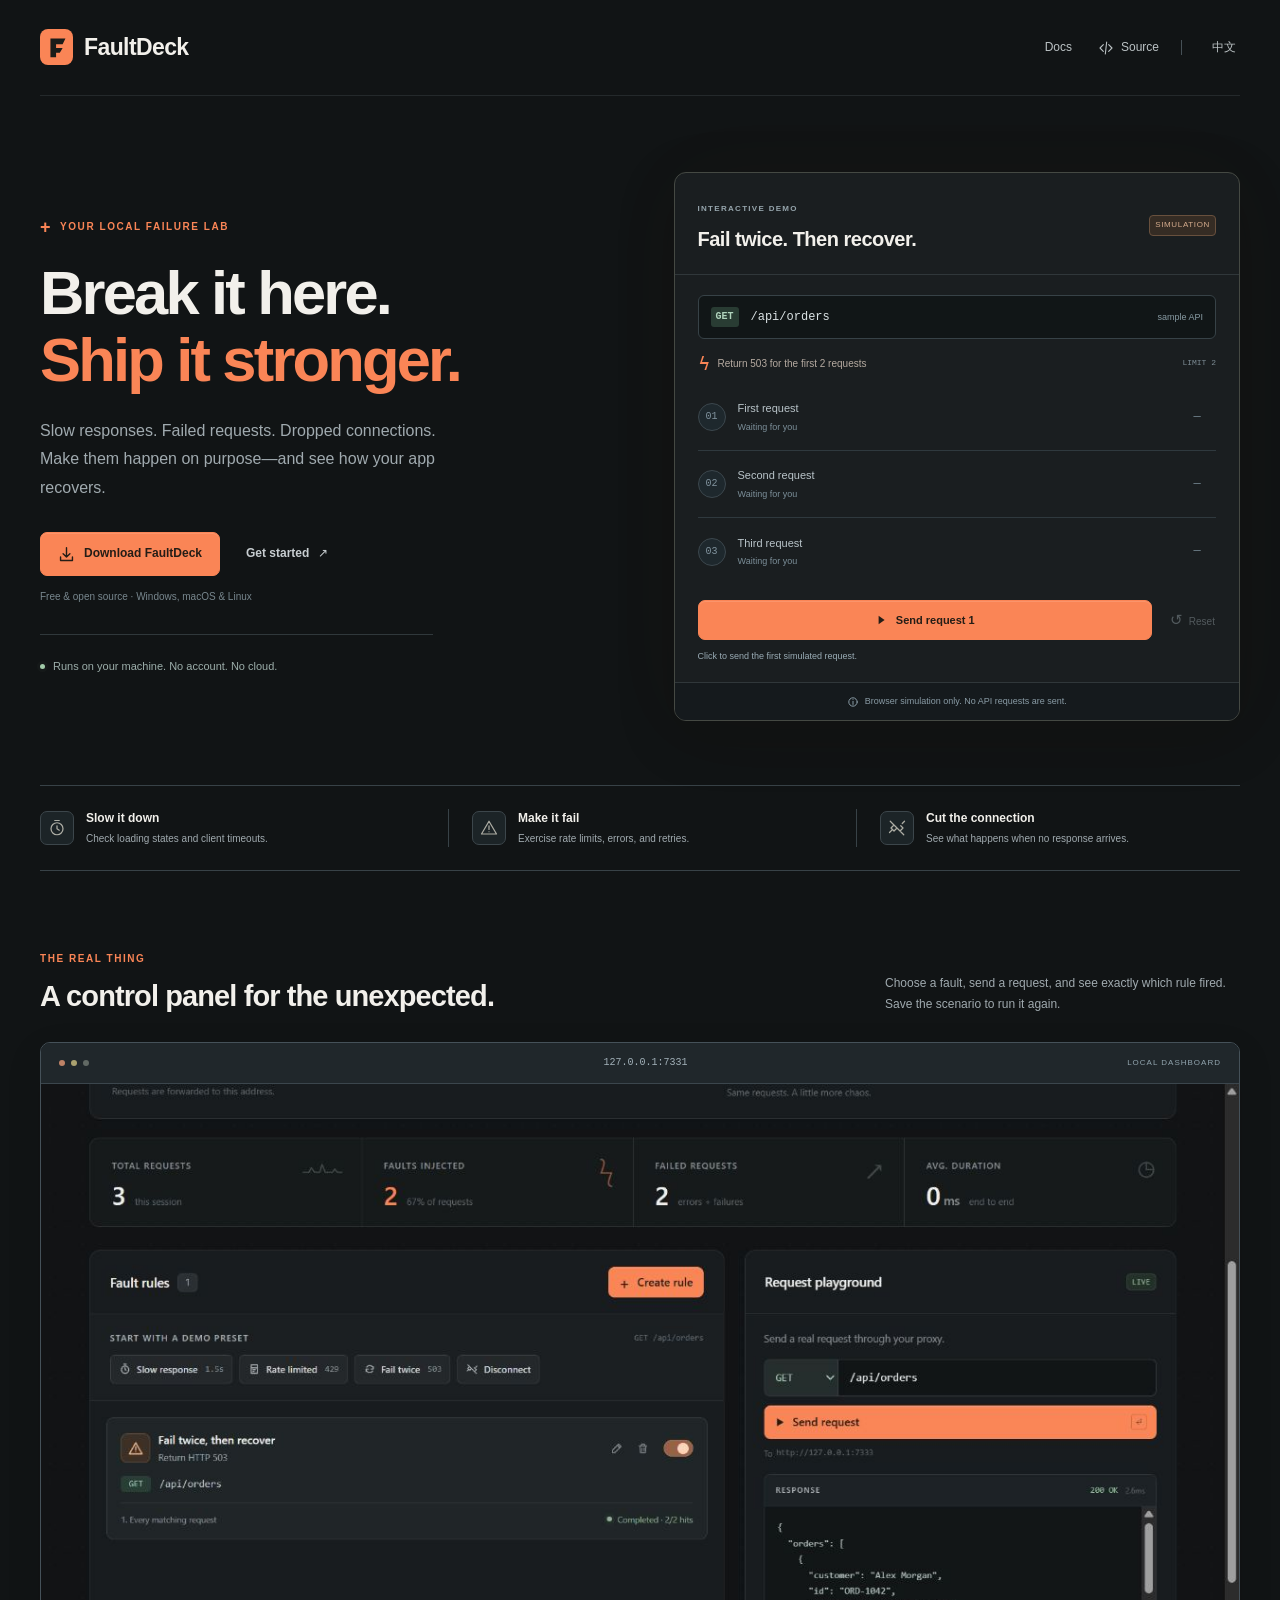
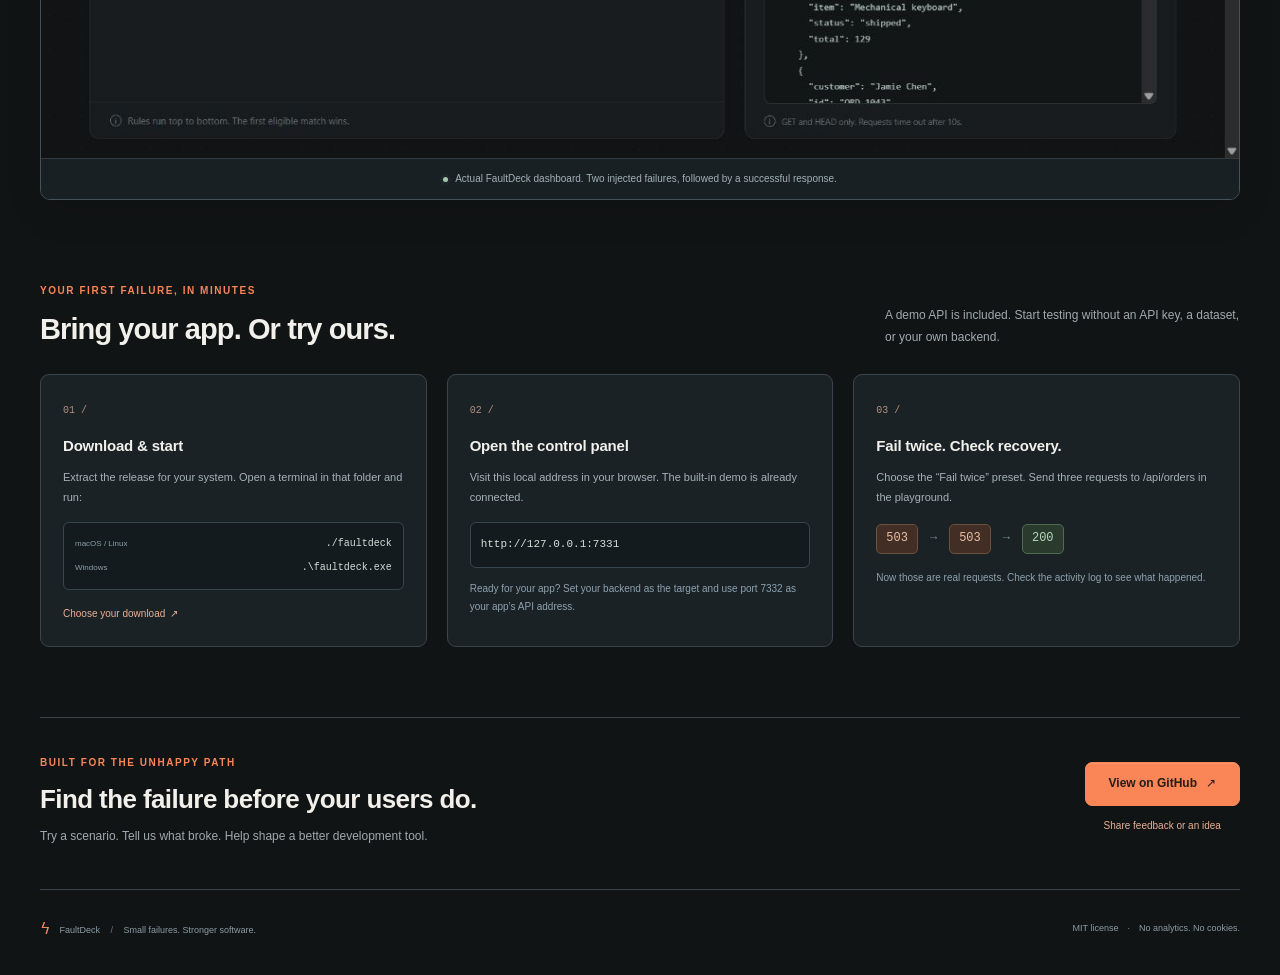
==== site/index.html @ 6626a584 "Add interactive project site and real client recovery examples" ====
<!doctype html>
<html lang="en">
  <head>
    <meta charset="utf-8" />
    <meta name="viewport" content="width=device-width, initial-scale=1" />
    <meta name="theme-color" content="#111415" />
    <meta
      name="description"
      content="Break it here. Ship it stronger. FaultDeck is a free, open-source local API proxy for delays, errors, timeouts, and dropped connections. Try the interactive recovery demo."
    />
    <meta property="og:type" content="website" />
    <meta
      property="og:title"
      content="FaultDeck — Break it here. Ship it stronger."
    />
    <meta
      property="og:description"
      content="Test what happens when your API fails. A local failure lab with a control panel, repeatable scenarios, and no account required."
    />
    <meta
      property="og:url"
      content="https://ogrtdtghkhan-afk.github.io/faultdeck/"
    />
    <meta
      property="og:image"
      content="https://ogrtdtghkhan-afk.github.io/faultdeck/assets/fail-twice.png"
    />
    <meta
      property="og:image:alt"
      content="FaultDeck dashboard showing two injected failures followed by a successful 200 response."
    />
    <meta property="og:image:width" content="1265" />
    <meta property="og:image:height" content="712" />
    <meta name="twitter:card" content="summary_large_image" />
    <link
      rel="canonical"
      href="https://ogrtdtghkhan-afk.github.io/faultdeck/"
    />
    <link
      rel="icon"
      href="data:image/svg+xml,%3Csvg xmlns='http://www.w3.org/2000/svg' viewBox='0 0 32 32'%3E%3Crect width='32' height='32' rx='8' fill='%23fa8556'/%3E%3Cpath d='M9 7h16l-3 6h-7v4h7l-3 5h-4v5H9z' fill='%23111415'/%3E%3C/svg%3E"
    />
    <link rel="stylesheet" href="./styles.css" />
    <script src="./app.js" defer></script>
    <title>FaultDeck — Break it here. Ship it stronger.</title>
  </head>
  <body>
    <a class="skip-link" href="#main" data-i18n="skip">Skip to content</a>
    <div class="page-shell">
      <header class="site-header">
        <a class="brand" href="./" aria-label="FaultDeck home"
          ><span class="brand-mark" aria-hidden="true"
            ><svg viewBox="0 0 32 32">
              <path d="M9 7h16l-3 6h-7v4h7l-3 5h-4v5H9z" /></svg></span
          >FaultDeck</a
        >
        <nav aria-label="Main navigation">
          <a
            class="nav-link"
            href="https://github.com/ogrtdtghkhan-afk/faultdeck#readme"
            data-i18n="docs"
            >Docs</a
          >
          <a
            class="nav-link source-link"
            href="https://github.com/ogrtdtghkhan-afk/faultdeck"
            ><svg viewBox="0 0 24 24" aria-hidden="true">
              <path d="M8 7 3 12l5 5m8-10 5 5-5 5m-3-14-2 18" /></svg
            ><span data-i18n="source">Source</span></a
          >
          <span class="nav-divider" aria-hidden="true"></span>
          <button
            id="language-toggle"
            class="language-toggle"
            type="button"
            aria-label="Switch to Chinese"
          >
            中文
          </button>
        </nav>
      </header>

      <main id="main">
        <section class="hero" aria-labelledby="hero-title">
          <div class="hero-copy">
            <span class="eyebrow"
              ><span aria-hidden="true">+</span>
              <span data-i18n="eyebrow">YOUR LOCAL FAILURE LAB</span></span
            >
            <h1 id="hero-title">
              <span data-i18n="heroLineOne">Break it here.</span><br /><span
                class="accent"
                data-i18n="heroLineTwo"
                >Ship it stronger.</span
              >
            </h1>
            <p class="hero-description" data-i18n="heroDescription">
              Slow responses. Failed requests. Dropped connections. Make them
              happen on purpose—and see how your app recovers.
            </p>
            <div class="hero-actions">
              <a
                class="button button-primary"
                href="https://github.com/ogrtdtghkhan-afk/faultdeck/releases/latest"
                ><svg viewBox="0 0 20 20" aria-hidden="true">
                  <path d="M10 2v11m-4-4 4 4 4-4M3 13v4h14v-4" /></svg
                ><span data-i18n="download">Download FaultDeck</span></a
              ><a class="button button-quiet" href="#quick-start"
                ><span data-i18n="quickStartLink">Get started</span
                ><span aria-hidden="true">↗</span></a
              >
            </div>
            <p class="hero-note" data-i18n="heroNote">
              Free & open source · Windows, macOS & Linux
            </p>
            <div class="trust-line">
              <span class="green-dot" aria-hidden="true"></span
              ><span data-i18n="trustLine"
                >Runs on your machine. No account. No cloud.</span
              >
            </div>
          </div>

          <section class="demo-card" aria-labelledby="demo-title">
            <div class="demo-heading">
              <div>
                <span class="small-label" data-i18n="interactiveDemo"
                  >INTERACTIVE DEMO</span
                >
                <h2 id="demo-title" data-i18n="demoTitle">
                  Fail twice. Then recover.
                </h2>
              </div>
              <span class="simulation-label" data-i18n="simulation"
                >SIMULATION</span
              >
            </div>
            <div class="demo-content">
              <div class="request-bar">
                <span class="method">GET</span><code>/api/orders</code
                ><span class="request-target" data-i18n="sampleApi"
                  >sample API</span
                >
              </div>
              <div class="scenario-line">
                <span class="scenario-icon" aria-hidden="true">ϟ</span
                ><span data-i18n="scenarioRule"
                  >Return 503 for the first 2 requests</span
                ><span class="rule-limit">LIMIT 2</span>
              </div>
              <ol class="request-trace" aria-label="Simulated request results">
                <li class="trace-row" data-step="1">
                  <span class="trace-number">01</span
                  ><span class="trace-copy"
                    ><strong data-i18n="requestOne">First request</strong
                    ><span class="trace-detail" data-i18n="waiting"
                      >Waiting for you</span
                    ></span
                  ><span class="trace-status">—</span>
                </li>
                <li class="trace-row" data-step="2">
                  <span class="trace-number">02</span
                  ><span class="trace-copy"
                    ><strong data-i18n="requestTwo">Second request</strong
                    ><span class="trace-detail" data-i18n="waiting"
                      >Waiting for you</span
                    ></span
                  ><span class="trace-status">—</span>
                </li>
                <li class="trace-row" data-step="3">
                  <span class="trace-number">03</span
                  ><span class="trace-copy"
                    ><strong data-i18n="requestThree">Third request</strong
                    ><span class="trace-detail" data-i18n="waiting"
                      >Waiting for you</span
                    ></span
                  ><span class="trace-status">—</span>
                </li>
              </ol>
              <div class="demo-controls">
                <button
                  id="send-request"
                  class="button button-primary"
                  type="button"
                >
                  <svg viewBox="0 0 20 20" aria-hidden="true">
                    <path d="m6 3 10 7-10 7z" /></svg
                  ><span id="send-label">Send request 1</span></button
                ><button
                  id="reset-demo"
                  class="reset-button"
                  type="button"
                  disabled
                >
                  <span aria-hidden="true">↺</span>
                  <span data-i18n="reset">Reset</span>
                </button>
              </div>
              <p
                class="demo-progress"
                id="demo-progress"
                aria-live="polite"
                aria-atomic="true"
              >
                Click to send the first simulated request.
              </p>
            </div>
            <p class="demo-disclaimer">
              <svg viewBox="0 0 20 20" aria-hidden="true">
                <circle cx="10" cy="10" r="7" />
                <path d="M10 9v5m0-8h.01" /></svg
              ><span data-i18n="simulationNote"
                >Browser simulation only. No API requests are sent.</span
              >
            </p>
            <noscript
              ><p class="noscript-note">
                Enable JavaScript to try the simulation. Expected responses:
                503, 503, 200. Download FaultDeck to test real requests.
              </p></noscript
            >
          </section>
        </section>

        <section class="fault-types" aria-label="Supported failures">
          <article>
            <div class="feature-icon" aria-hidden="true">
              <svg viewBox="0 0 24 24">
                <circle cx="12" cy="13" r="8" />
                <path d="M12 9v4l3 2M9 2h6" />
              </svg>
            </div>
            <div>
              <h2 data-i18n="latencyTitle">Slow it down</h2>
              <p data-i18n="latencyDescription">
                Check loading states and client timeouts.
              </p>
            </div>
            <span class="feature-code">+1500ms</span>
          </article>
          <article>
            <div class="feature-icon" aria-hidden="true">
              <svg viewBox="0 0 24 24">
                <path d="m12 3 10 17H2L12 3zM12 9v5m0 3h.01" />
              </svg>
            </div>
            <div>
              <h2 data-i18n="errorTitle">Make it fail</h2>
              <p data-i18n="errorDescription">
                Exercise rate limits, errors, and retries.
              </p>
            </div>
            <span class="feature-code">429 / 503</span>
          </article>
          <article>
            <div class="feature-icon" aria-hidden="true">
              <svg viewBox="0 0 24 24">
                <path
                  d="m3 3 18 18M8 8l-4 4 4 4 4-4m1 1 3 3 4-4-3-3M5 15l-3 3m17-12 3-3"
                />
              </svg>
            </div>
            <div>
              <h2 data-i18n="disconnectTitle">Cut the connection</h2>
              <p data-i18n="disconnectDescription">
                See what happens when no response arrives.
              </p>
            </div>
            <span class="feature-code">×</span>
          </article>
        </section>

        <section class="dashboard-section" aria-labelledby="dashboard-title">
          <div class="section-intro">
            <div>
              <span class="eyebrow" data-i18n="dashboardEyebrow"
                >THE REAL THING</span
              >
              <h2 id="dashboard-title" data-i18n="dashboardTitle">
                A control panel for the unexpected.
              </h2>
            </div>
            <p data-i18n="dashboardDescription">
              Choose a fault, send a request, and see exactly which rule fired.
              Save the scenario to run it again.
            </p>
          </div>
          <figure class="dashboard-figure">
            <div class="window-bar">
              <span class="window-dots" aria-hidden="true"
                ><i></i><i></i><i></i></span
              ><code>127.0.0.1:7331</code
              ><span class="window-badge" data-i18n="localDashboard"
                >LOCAL DASHBOARD</span
              >
            </div>
            <img
              src="./assets/fail-twice.png"
              width="1265"
              height="712"
              alt="FaultDeck dashboard after two injected 503 failures. The rule has reached its limit and the next request returns 200."
              loading="lazy"
              decoding="async"
              id="dashboard-image"
            />
            <figcaption>
              <span class="green-dot" aria-hidden="true"></span
              ><span data-i18n="screenshotCaption"
                >Actual FaultDeck dashboard. Two injected failures, followed by
                a successful response.</span
              >
            </figcaption>
          </figure>
        </section>

        <section
          class="quick-start"
          id="quick-start"
          aria-labelledby="quick-start-title"
        >
          <div class="section-intro">
            <div>
              <span class="eyebrow" data-i18n="quickStartEyebrow"
                >YOUR FIRST FAILURE, IN MINUTES</span
              >
              <h2 id="quick-start-title" data-i18n="quickStartTitle">
                Bring your app. Or try ours.
              </h2>
            </div>
            <p data-i18n="quickStartDescription">
              A demo API is included. Start testing without an API key, a
              dataset, or your own backend.
            </p>
          </div>
          <div class="steps-grid">
            <article class="step">
              <span class="step-number">01 /</span>
              <h3 data-i18n="stepOneTitle">Download & start</h3>
              <p data-i18n="stepOneDescription">
                Extract the release for your system. Open a terminal in that
                folder and run:
              </p>
              <div class="commands">
                <div><span>macOS / Linux</span><code>./faultdeck</code></div>
                <div><span>Windows</span><code>.\faultdeck.exe</code></div>
              </div>
              <a
                href="https://github.com/ogrtdtghkhan-afk/faultdeck/releases/latest"
                class="inline-link"
                ><span data-i18n="chooseDownload">Choose your download</span>
                <span aria-hidden="true">↗</span></a
              >
            </article>
            <article class="step">
              <span class="step-number">02 /</span>
              <h3 data-i18n="stepTwoTitle">Open the control panel</h3>
              <p data-i18n="stepTwoDescription">
                Visit this local address in your browser. The built-in demo is
                already connected.
              </p>
              <code class="address-code">http://127.0.0.1:7331</code>
              <p class="step-aside" data-i18n="stepTwoAside">
                Ready for your app? Set your backend as the target and use port
                7332 as your app’s API address.
              </p>
            </article>
            <article class="step">
              <span class="step-number">03 /</span>
              <h3 data-i18n="stepThreeTitle">Fail twice. Check recovery.</h3>
              <p data-i18n="stepThreeDescription">
                Choose the “Fail twice” preset. Send three requests to
                /api/orders in the playground.
              </p>
              <div
                class="result-sequence"
                aria-label="Expected demo statuses: 503, 503, 200"
              >
                <span>503</span><i aria-hidden="true">→</i><span>503</span
                ><i aria-hidden="true">→</i><span class="success">200</span>
              </div>
              <p class="step-aside" data-i18n="stepThreeAside">
                Now those are real requests. Check the activity log to see what
                happened.
              </p>
            </article>
          </div>
        </section>

        <section class="closing-section" aria-labelledby="closing-title">
          <div>
            <span class="eyebrow" data-i18n="closingEyebrow"
              >BUILT FOR THE UNHAPPY PATH</span
            >
            <h2 id="closing-title" data-i18n="closingTitle">
              Find the failure before your users do.
            </h2>
            <p data-i18n="closingDescription">
              Try a scenario. Tell us what broke. Help shape a better
              development tool.
            </p>
          </div>
          <div class="closing-actions">
            <a
              class="button button-primary"
              href="https://github.com/ogrtdtghkhan-afk/faultdeck"
              ><span data-i18n="viewGitHub">View on GitHub</span
              ><span aria-hidden="true">↗</span></a
            ><a
              class="inline-link"
              href="https://github.com/ogrtdtghkhan-afk/faultdeck/issues"
              data-i18n="feedback"
              >Share feedback or an idea</a
            >
          </div>
        </section>
      </main>

      <footer class="site-footer">
        <span
          ><span class="footer-mark" aria-hidden="true">ϟ</span> FaultDeck
          <span class="footer-divider">/</span>
          <span data-i18n="footerTagline"
            >Small failures. Stronger software.</span
          ></span
        >
        <div>
          <a
            href="https://github.com/ogrtdtghkhan-afk/faultdeck/blob/main/LICENSE"
            data-i18n="license"
            >MIT license</a
          ><span aria-hidden="true">·</span
          ><span data-i18n="privacy">No analytics. No cookies.</span>
        </div>
      </footer>
    </div>
  </body>
</html>
---- site/styles.css ----
:root {
  color-scheme: dark;
  --background: #111415;
  --panel: #1a1e20;
  --line: #30373a;
  --text: #f2f0eb;
  --muted: #a0aaaf;
  --quiet: #78878e;
  --orange: #fa8556;
  --green: #a1caa8;
  --mono: "SFMono-Regular", Consolas, "Liberation Mono", monospace;
  font-family:
    Inter,
    ui-sans-serif,
    -apple-system,
    BlinkMacSystemFont,
    "Segoe UI",
    sans-serif;
  font-synthesis: none;
}
* {
  box-sizing: border-box;
}
html {
  scroll-behavior: smooth;
  scroll-padding-top: 24px;
}
body {
  margin: 0;
  background: var(--background);
  color: var(--text);
  font-size: 14px;
  line-height: 1.6;
}
body::before {
  content: "";
  position: absolute;
  top: 0;
  left: 0;
  width: 100%;
  height: 900px;
  background-image: radial-gradient(#60727c27 0.65px, transparent 0.65px);
  background-size: 20px 20px;
  pointer-events: none;
  z-index: -1;
  mask-image: linear-gradient(#000, transparent);
}
a {
  color: inherit;
  text-decoration: none;
}
button {
  color: inherit;
  font: inherit;
  cursor: pointer;
}
button,
a {
  -webkit-tap-highlight-color: transparent;
}
button:disabled {
  cursor: default;
}
button:focus-visible,
a:focus-visible {
  outline: 2px solid var(--orange);
  outline-offset: 5px;
}
svg {
  width: 20px;
  height: 20px;
  fill: none;
  stroke: currentColor;
  stroke-width: 1.65;
  stroke-linejoin: round;
  stroke-linecap: round;
  flex-shrink: 0;
}
code {
  font-family: var(--mono);
}
h1,
h2,
h3,
p {
  margin: 0;
}
.page-shell {
  width: min(1220px, calc(100% - 80px));
  margin: 0 auto;
}
.skip-link {
  position: fixed;
  left: 16px;
  top: -80px;
  padding: 9px 14px;
  border-radius: 5px;
  background: var(--orange);
  color: var(--background);
  z-index: 5;
}
.skip-link:focus {
  top: 14px;
}
.site-header {
  height: 96px;
  display: flex;
  align-items: center;
  justify-content: space-between;
  border-bottom: 1px solid #30373a9c;
}
.brand {
  display: inline-flex;
  gap: 11px;
  align-items: center;
  font-size: 23px;
  font-weight: 700;
  letter-spacing: -0.6px;
}
.brand-mark {
  width: 33px;
  height: 36px;
  background: var(--orange);
  border-radius: 8px;
  display: grid;
  place-items: center;
}
.brand-mark svg {
  width: 30px;
  height: 30px;
  fill: #1a1c19;
  stroke: none;
}
.site-header nav {
  display: flex;
  align-items: center;
  gap: 26px;
}
.nav-link {
  font-size: 12px;
  color: #bbc2c4;
  transition: color 0.15s;
}
.nav-link:hover,
.site-footer a:hover {
  color: var(--orange);
}
.source-link {
  display: inline-flex;
  align-items: center;
  gap: 7px;
}
.source-link svg {
  width: 16px;
  height: 16px;
}
.nav-divider {
  height: 15px;
  border-left: 1px solid #465056;
  margin-left: -4px;
}
.language-toggle {
  border: 0;
  background: transparent;
  padding: 5px 0;
  font-size: 12px;
  color: #bbc2c4;
  min-width: 32px;
}
.language-toggle:hover {
  color: var(--orange);
}
.hero {
  padding: 76px 0 64px;
  display: grid;
  grid-template-columns: 1fr 1fr;
  gap: 67px;
  align-items: center;
}
.eyebrow {
  display: inline-flex;
  align-items: center;
  gap: 8px;
  color: var(--orange);
  font-size: 10px;
  font-weight: 600;
  letter-spacing: 1.55px;
  line-height: 1.6;
}
.hero .eyebrow > span:first-child {
  font-size: 18px;
  line-height: 1;
}
h1 {
  font-size: clamp(43px, 4.8vw, 64px);
  font-weight: 620;
  letter-spacing: -2.8px;
  line-height: 1.1;
  margin: 19px 0 23px;
}
.accent {
  color: var(--orange);
}
.hero-description {
  font-size: 16px;
  line-height: 1.8;
  color: var(--muted);
  max-width: 435px;
}
.hero-actions {
  display: flex;
  flex-wrap: wrap;
  align-items: center;
  gap: 13px;
  margin-top: 29px;
}
.button {
  display: inline-flex;
  align-items: center;
  justify-content: center;
  gap: 9px;
  padding: 11px 17px;
  border: 1px solid transparent;
  border-radius: 7px;
  font-size: 12px;
  font-weight: 650;
  line-height: 1.6;
  transition:
    background 0.16s,
    border-color 0.16s,
    color 0.16s;
  min-height: 44px;
}
.button svg {
  width: 17px;
  height: 17px;
}
.button-primary {
  background: var(--orange);
  color: #251d16;
  border-color: var(--orange);
  box-shadow: inset 0 1px 0 #ffffff20;
}
.button-primary:hover:not(:disabled) {
  background: #ff9a72;
  border-color: #ff9a72;
}
.button-quiet {
  color: #c7cdd0;
  background: transparent;
  padding-left: 12px;
  padding-right: 12px;
}
.button-quiet:hover {
  background: #242b2e;
}
.hero-note {
  font-size: 10px;
  color: var(--quiet);
  margin-top: 13px;
}
.trust-line {
  border-top: 1px solid #30383b;
  display: flex;
  align-items: center;
  gap: 8px;
  padding-top: 23px;
  margin-top: 29px;
  max-width: 393px;
  color: #9caeaa;
  font-size: 11px;
}
.green-dot {
  display: inline-block;
  width: 5px;
  height: 5px;
  background: var(--green);
  border-radius: 50%;
  flex-shrink: 0;
  box-shadow: 0 0 0 3px #9ec6a208;
}
.demo-card {
  background: var(--panel);
  border: 1px solid #454943;
  border-radius: 12px;
  box-shadow:
    0 15px 60px #00000025,
    0 0 90px #fa855607;
  overflow: hidden;
}
.demo-heading {
  display: flex;
  align-items: center;
  justify-content: space-between;
  padding: 22px 23px 19px;
  gap: 12px;
  border-bottom: 1px solid var(--line);
}
.small-label {
  font-size: 8px;
  font-weight: 600;
  letter-spacing: 1.3px;
  color: #96a5ac;
}
.demo-heading h2 {
  font-size: 20px;
  font-weight: 600;
  letter-spacing: -0.5px;
  margin-top: 6px;
}
.simulation-label {
  color: #d5ac8d;
  background: #352c24;
  border: 1px solid #68503d;
  border-radius: 4px;
  padding: 3px 5px;
  font-size: 8px;
  letter-spacing: 0.65px;
}
.demo-content {
  padding: 20px 23px 0;
}
.request-bar {
  display: flex;
  align-items: center;
  gap: 12px;
  background: #111617;
  border: 1px solid #374247;
  border-radius: 6px;
  padding: 11px 12px;
}
.method {
  font-family: var(--mono);
  font-size: 10px;
  font-weight: 600;
  color: #b0d3bc;
  background: #293c33;
  border-radius: 3px;
  padding: 2px 5px;
}
.request-bar code {
  font-size: 12px;
  color: #dbe3e5;
}
.request-target {
  font-size: 9px;
  color: #889ba3;
  margin-left: auto;
  white-space: nowrap;
}
.scenario-line {
  display: flex;
  align-items: center;
  gap: 7px;
  font-size: 10px;
  color: #b5aaa0;
  margin: 15px 0 11px;
}
.scenario-icon {
  font-size: 19px;
  line-height: 1;
  color: var(--orange);
}
.rule-limit {
  font-family: var(--mono);
  font-size: 8px;
  color: #7c8b93;
  margin-left: auto;
  white-space: nowrap;
}
.request-trace {
  list-style: none;
  margin: 0;
  padding: 0;
}
.trace-row {
  display: flex;
  align-items: center;
  gap: 12px;
  padding: 12px 0;
  border-bottom: 1px solid #2f393e;
  min-height: 67px;
}
.trace-row:last-child {
  border-bottom: 0;
}
.trace-number {
  display: grid;
  place-items: center;
  font-family: var(--mono);
  font-size: 10px;
  height: 28px;
  width: 28px;
  border: 1px solid #3c474d;
  border-radius: 50%;
  color: #80939e;
  background: #1e282d;
  flex-shrink: 0;
}
.trace-copy {
  display: flex;
  flex-direction: column;
  gap: 2px;
}
.trace-copy strong {
  font-size: 11px;
  font-weight: 500;
  color: #b9c4c9;
}
.trace-detail {
  font-size: 9px;
  color: #7b8e98;
}
.trace-status {
  margin-left: auto;
  font-family: var(--mono);
  font-size: 12px;
  color: #6e8089;
  min-width: 38px;
  text-align: center;
  padding: 3px 7px;
  border-radius: 4px;
}
.trace-row.failed .trace-status {
  color: #f5bda1;
  background: #442e24;
  border: 1px solid #77513d;
}
.trace-row.failed .trace-number {
  color: #edb193;
  border-color: #725746;
  background: #392b23;
}
.trace-row.failed .trace-detail {
  color: #c29b87;
}
.trace-row.recovered .trace-status {
  color: #b2dab8;
  background: #293b2e;
  border: 1px solid #506b52;
}
.trace-row.recovered .trace-number {
  color: #b4d5b8;
  border-color: #526c59;
  background: #29392e;
}
.trace-row.recovered .trace-detail {
  color: #a4c6a9;
}
.trace-row.just-completed {
  animation: reveal-result 0.35s ease-out;
}
.demo-controls {
  display: flex;
  align-items: center;
  gap: 17px;
  margin-top: 15px;
}
.demo-controls .button {
  flex: 1;
  min-height: 40px;
  padding: 9px 10px;
  font-size: 11px;
}
.demo-controls .button svg {
  fill: currentColor;
  stroke: none;
  width: 12px;
  height: 12px;
}
.demo-controls .button:disabled {
  background: #263b2b;
  color: #b0d0b5;
  border-color: #506654;
}
.reset-button {
  background: transparent;
  border: 0;
  padding: 5px 0;
  font-size: 10px;
  color: #a5b2b8;
  min-width: 47px;
}
.reset-button:hover:not(:disabled) {
  color: var(--orange);
}
.reset-button:disabled {
  opacity: 0.4;
}
.reset-button > span:first-child {
  margin-right: 3px;
  font-size: 15px;
}
.demo-progress {
  font-size: 9px;
  line-height: 1.7;
  color: #9aacb5;
  min-height: 42px;
  padding: 9px 0 8px;
}
.demo-disclaimer {
  display: flex;
  align-items: center;
  justify-content: center;
  gap: 6px;
  padding: 11px 15px;
  background: #151a1d;
  border-top: 1px solid var(--line);
  color: #899ba5;
  font-size: 9px;
}
.demo-disclaimer svg {
  width: 12px;
  height: 12px;
}
.noscript-note {
  padding: 12px;
  font-size: 12px;
  color: var(--orange);
}
.fault-types {
  display: grid;
  grid-template-columns: repeat(3, 1fr);
  border-top: 1px solid #384247;
  border-bottom: 1px solid #384247;
  padding: 23px 0;
  gap: 24px;
}
.fault-types article {
  display: flex;
  align-items: center;
  gap: 12px;
  position: relative;
}
.fault-types article + article {
  padding-left: 23px;
  border-left: 1px solid #384247;
}
.feature-icon {
  color: #adada4;
  width: 34px;
  height: 34px;
  display: grid;
  place-items: center;
  border: 1px solid #3c464b;
  border-radius: 7px;
  background: #1c2427;
  flex-shrink: 0;
}
.feature-icon svg {
  width: 18px;
  height: 18px;
}
.fault-types h2 {
  font-size: 12px;
  font-weight: 600;
}
.fault-types p {
  font-size: 10px;
  color: var(--muted);
  margin-top: 3px;
  max-width: 220px;
}
.feature-code {
  display: none;
  color: #8faaa0;
  font-family: var(--mono);
  font-size: 10px;
  margin-left: auto;
}
.dashboard-section {
  padding: 75px 0 0;
}
.section-intro {
  display: flex;
  justify-content: space-between;
  align-items: flex-end;
  gap: 35px;
  margin-bottom: 26px;
}
.section-intro h2 {
  font-size: 29px;
  font-weight: 550;
  letter-spacing: -0.9px;
  margin-top: 10px;
  line-height: 1.3;
}
.section-intro p {
  color: var(--muted);
  font-size: 12px;
  line-height: 1.8;
  max-width: 355px;
}
.dashboard-figure {
  margin: 0;
  border: 1px solid #455159;
  border-radius: 10px;
  overflow: hidden;
  box-shadow: 0 12px 36px #0000001c;
  background: #121718;
}
.window-bar {
  display: flex;
  align-items: center;
  justify-content: space-between;
  background: #20272b;
  padding: 12px 18px;
  border-bottom: 1px solid #3b464d;
}
.window-dots {
  display: flex;
  gap: 6px;
}
.window-dots i {
  display: inline-block;
  height: 6px;
  width: 6px;
  border-radius: 50%;
  background: #616964;
}
.window-dots i:first-child {
  background: #be8266;
}
.window-dots i:nth-child(2) {
  background: #aaa16f;
}
.window-bar code {
  font-size: 10px;
  color: #a1b0b8;
  margin-left: 75px;
}
.window-badge {
  font-size: 8px;
  letter-spacing: 1px;
  color: #91a4ae;
}
.dashboard-figure img {
  display: block;
  width: 100%;
  height: auto;
}
.dashboard-figure figcaption {
  display: flex;
  align-items: center;
  justify-content: center;
  gap: 7px;
  border-top: 1px solid #303a40;
  color: #a1b0b7;
  font-size: 10px;
  padding: 12px 18px;
  background: #192024;
}
.quick-start {
  padding: 78px 0 70px;
}
.steps-grid {
  display: grid;
  grid-template-columns: repeat(3, 1fr);
  gap: 20px;
}
.step {
  border: 1px solid #3a454b;
  border-radius: 9px;
  background: #1a2226;
  padding: 22px;
}
.step-number {
  color: #b08f7c;
  font-size: 10px;
  font-family: var(--mono);
}
.step h3 {
  font-size: 15px;
  font-weight: 550;
  margin: 14px 0 10px;
  letter-spacing: -0.2px;
}
.step p {
  color: #a6b2b9;
  font-size: 11px;
  line-height: 1.8;
}
.commands {
  border: 1px solid #35464f;
  border-radius: 6px;
  background: #131b1e;
  padding: 9px 11px;
  margin: 15px 0 11px;
}
.commands div {
  display: flex;
  align-items: center;
  justify-content: space-between;
  gap: 10px;
  padding: 4px 0;
}
.commands span {
  font-size: 8px;
  color: #8b9ea8;
}
.commands code {
  font-size: 10px;
  color: #d4ddd8;
}
.inline-link {
  color: #e8b195;
  font-size: 10px;
  display: inline-flex;
  align-items: center;
  gap: 5px;
}
.inline-link:hover {
  color: #ffd2bd;
  text-decoration: underline;
  text-underline-offset: 3px;
}
.address-code {
  display: block;
  background: #131b1e;
  border: 1px solid #35464f;
  border-radius: 6px;
  font-size: 11px;
  padding: 13px 10px;
  color: #d5ded9;
  margin: 15px 0 12px;
  white-space: nowrap;
}
.step .step-aside {
  font-size: 10px;
  color: #8da2af;
}
.result-sequence {
  display: flex;
  align-items: center;
  gap: 12px;
  margin: 17px 0 15px;
  font-family: var(--mono);
}
.result-sequence span {
  background: #422e25;
  color: #eac0a7;
  border: 1px solid #6d5140;
  border-radius: 5px;
  padding: 4px 9px;
  font-size: 12px;
}
.result-sequence i {
  color: #758c99;
  font-style: normal;
  font-size: 12px;
}
.result-sequence .success {
  color: #b5d7bc;
  background: #2a3b2e;
  border-color: #4e6b52;
}
.closing-section {
  display: flex;
  justify-content: space-between;
  align-items: center;
  gap: 40px;
  padding: 32px 0 43px;
  border-top: 1px solid #39444a;
  border-bottom: 1px solid #39444a;
}
.closing-section h2 {
  font-size: 26px;
  font-weight: 550;
  letter-spacing: -0.6px;
  margin: 9px 0 9px;
  line-height: 1.4;
}
.closing-section p {
  font-size: 12px;
  color: var(--muted);
}
.closing-actions {
  display: flex;
  flex-direction: column;
  align-items: center;
  gap: 12px;
  flex-shrink: 0;
}
.closing-actions .button {
  padding: 10px 23px;
}
.site-footer {
  display: flex;
  align-items: center;
  justify-content: space-between;
  gap: 20px;
  padding: 26px 0 34px;
  font-size: 9px;
  color: #8b9ca5;
}
.site-footer > div {
  display: flex;
  gap: 9px;
}
.footer-mark {
  color: var(--orange);
  font-size: 16px;
  margin-right: 6px;
  vertical-align: -1px;
}
.footer-divider {
  color: #657982;
  margin: 0 8px;
}
html[lang="zh-CN"] h1 {
  letter-spacing: -1px;
  font-size: clamp(42px, 4.6vw, 60px);
  line-height: 1.3;
}
html[lang="zh-CN"] .hero-description {
  line-height: 1.9;
}
html[lang="zh-CN"] .eyebrow {
  letter-spacing: 1.4px;
}
@keyframes reveal-result {
  from {
    opacity: 0.55;
    transform: translateX(-3px);
  }
  to {
    opacity: 1;
    transform: translateX(0);
  }
}
@media (min-width: 1400px) {
  .hero {
    gap: 85px;
  }
  .feature-code {
    display: inline;
  }
  .fault-types p {
    max-width: 185px;
  }
}
@media (max-width: 1080px) {
  .page-shell {
    width: calc(100% - 60px);
  }
  .hero {
    gap: 35px;
    padding-top: 55px;
    padding-bottom: 50px;
  }
  h1 {
    font-size: 47px;
    letter-spacing: -2px;
  }
  .hero-description {
    font-size: 14px;
  }
  .hero-actions {
    gap: 7px;
  }
  .hero-actions .button {
    font-size: 11px;
    padding: 10px 13px;
  }
  .demo-heading,
  .demo-content {
    padding-left: 18px;
    padding-right: 18px;
  }
  .demo-heading h2 {
    font-size: 18px;
  }
  .simulation-label {
    font-size: 7px;
    letter-spacing: 0.4px;
  }
  .scenario-line {
    font-size: 9px;
  }
  .rule-limit {
    font-size: 7px;
  }
  .section-intro h2 {
    font-size: 25px;
  }
  .section-intro p {
    max-width: 305px;
    font-size: 11px;
  }
  .step {
    padding: 18px;
  }
  .steps-grid {
    gap: 14px;
  }
  .step h3 {
    font-size: 13px;
  }
  .address-code {
    font-size: 9px;
  }
  .commands code {
    font-size: 9px;
  }
  .commands span {
    font-size: 7px;
  }
  .result-sequence {
    gap: 8px;
  }
  .result-sequence span {
    padding: 4px 7px;
  }
  .fault-types {
    gap: 16px;
  }
  .fault-types article + article {
    padding-left: 16px;
  }
  .fault-types article {
    gap: 9px;
  }
  .fault-types p {
    font-size: 9px;
  }
}
@media (max-width: 800px) {
  .page-shell {
    width: min(620px, calc(100% - 44px));
  }
  .site-header {
    height: 78px;
  }
  .hero {
    grid-template-columns: 1fr;
    padding-top: 43px;
    gap: 35px;
  }
  .hero-copy {
    text-align: center;
  }
  .hero-description {
    max-width: 460px;
    margin: 0 auto;
    font-size: 15px;
  }
  h1 {
    font-size: 57px;
    margin: 18px 0;
  }
  .hero-actions {
    justify-content: center;
    margin-top: 24px;
  }
  .hero-actions .button {
    font-size: 12px;
    padding: 11px 17px;
  }
  .hero-note {
    margin-top: 12px;
  }
  .trust-line {
    justify-content: center;
    margin: 21px auto 0;
    padding-top: 19px;
    max-width: 420px;
  }
  .demo-card {
    width: min(500px, 100%);
    margin: 0 auto;
  }
  .demo-heading,
  .demo-content {
    padding-left: 23px;
    padding-right: 23px;
  }
  .demo-heading h2 {
    font-size: 20px;
  }
  .simulation-label {
    font-size: 8px;
  }
  .scenario-line {
    font-size: 10px;
  }
  .rule-limit {
    font-size: 8px;
  }
  .fault-types {
    grid-template-columns: 1fr;
    gap: 0;
    padding: 6px 0;
  }
  .fault-types article {
    padding: 16px 0;
    gap: 13px;
  }
  .fault-types article + article {
    padding: 16px 0;
    border-left: 0;
    border-top: 1px solid #2d3b42;
  }
  .fault-types p {
    font-size: 11px;
    max-width: none;
  }
  .feature-code {
    display: inline;
  }
  .section-intro {
    flex-direction: column;
    align-items: flex-start;
    gap: 12px;
    margin-bottom: 22px;
  }
  .section-intro h2 {
    font-size: 28px;
  }
  .section-intro p {
    max-width: 460px;
    font-size: 12px;
  }
  .dashboard-section {
    padding-top: 48px;
  }
  .quick-start {
    padding-top: 48px;
    padding-bottom: 44px;
  }
  .steps-grid {
    grid-template-columns: 1fr;
    gap: 13px;
  }
  .step {
    padding: 22px;
  }
  .step h3 {
    font-size: 16px;
    margin-top: 8px;
  }
  .step p {
    font-size: 12px;
  }
  .step .step-aside {
    font-size: 11px;
  }
  .commands span {
    font-size: 10px;
  }
  .commands code {
    font-size: 12px;
  }
  .address-code {
    font-size: 12px;
  }
  .inline-link {
    font-size: 11px;
  }
  .commands {
    max-width: 390px;
  }
  .address-code {
    max-width: 390px;
  }
  .closing-section {
    flex-direction: column;
    align-items: flex-start;
    gap: 25px;
    padding-top: 32px;
    padding-bottom: 34px;
  }
  .closing-section h2 {
    font-size: 26px;
  }
  .closing-actions {
    flex-direction: row;
    gap: 21px;
  }
  .site-footer {
    flex-direction: column;
    align-items: flex-start;
    gap: 8px;
    padding-top: 22px;
  }
  html[lang="zh-CN"] h1 {
    font-size: 52px;
  }
}
@media (max-width: 440px) {
  .page-shell {
    width: calc(100% - 34px);
  }
  .site-header nav {
    gap: 15px;
  }
  .brand {
    font-size: 20px;
    gap: 8px;
  }
  .brand-mark {
    width: 28px;
    height: 31px;
  }
  .brand-mark svg {
    height: 27px;
    width: 27px;
  }
  .nav-link,
  .language-toggle {
    font-size: 10px;
  }
  .source-link {
    gap: 4px;
  }
  .source-link svg {
    width: 13px;
    height: 13px;
  }
  .nav-divider {
    margin-left: -1px;
  }
  .hero {
    padding-top: 31px;
    padding-bottom: 32px;
    gap: 28px;
  }
  h1 {
    font-size: 45px;
    letter-spacing: -1.9px;
  }
  .eyebrow {
    font-size: 8px;
  }
  .hero-description {
    font-size: 12px;
    max-width: 320px;
  }
  .hero-actions {
    gap: 3px;
    margin-top: 22px;
  }
  .hero-actions .button {
    font-size: 11px;
    padding: 10px 12px;
  }
  .hero-note {
    font-size: 9px;
  }
  .trust-line {
    font-size: 9px;
    padding-top: 16px;
    margin-top: 18px;
  }
  .demo-heading {
    padding: 18px 16px 15px;
  }
  .demo-heading h2 {
    font-size: 17px;
  }
  .small-label {
    font-size: 7px;
  }
  .simulation-label {
    font-size: 7px;
    padding: 2px 4px;
  }
  .demo-content {
    padding: 16px 16px 0;
  }
  .request-bar {
    gap: 9px;
    padding: 10px;
  }
  .request-bar code {
    font-size: 11px;
  }
  .request-target {
    font-size: 8px;
  }
  .scenario-line {
    font-size: 9px;
    gap: 5px;
  }
  .rule-limit {
    font-size: 7px;
  }
  .trace-row {
    min-height: 65px;
  }
  .trace-copy strong {
    font-size: 10px;
  }
  .demo-progress {
    font-size: 8px;
    min-height: 40px;
  }
  .demo-disclaimer {
    font-size: 8px;
    padding: 10px 8px;
    gap: 4px;
  }
  .fault-types p {
    font-size: 9px;
  }
  .fault-types h2 {
    font-size: 11px;
  }
  .feature-code {
    font-size: 9px;
  }
  .feature-icon {
    width: 31px;
    height: 31px;
  }
  .fault-types article {
    gap: 10px;
  }
  .fault-types article + article {
    gap: 10px;
  }
  .section-intro h2 {
    font-size: 24px;
  }
  .section-intro p {
    font-size: 11px;
  }
  .window-bar {
    padding: 9px 12px;
  }
  .window-bar code {
    font-size: 8px;
    margin-left: 24px;
  }
  .window-badge {
    font-size: 6px;
    letter-spacing: 0.5px;
  }
  .window-dots i {
    height: 5px;
    width: 5px;
  }
  .dashboard-figure figcaption {
    font-size: 8px;
    padding: 9px 12px;
  }
  .step {
    padding: 18px;
  }
  .closing-section h2 {
    font-size: 23px;
  }
  .closing-section p {
    font-size: 11px;
  }
  .closing-actions {
    gap: 13px;
  }
  .closing-actions .button {
    font-size: 11px;
    padding: 10px 15px;
  }
  .closing-actions .inline-link {
    font-size: 9px;
  }
  .site-footer {
    font-size: 8px;
  }
  .footer-divider {
    margin: 0 5px;
  }
  html[lang="zh-CN"] h1 {
    font-size: 41px;
  }
}
@media (prefers-reduced-motion: reduce) {
  html {
    scroll-behavior: auto;
  }
  *,
  *::before,
  *::after {
    animation: none !important;
    transition: none !important;
  }
}
@media (pointer: coarse) {
  .nav-link,
  .language-toggle,
  .reset-button,
  .inline-link,
  .site-footer a {
    min-height: 44px;
    display: inline-flex;
    align-items: center;
  }
  .demo-controls .button {
    min-height: 44px;
  }
}
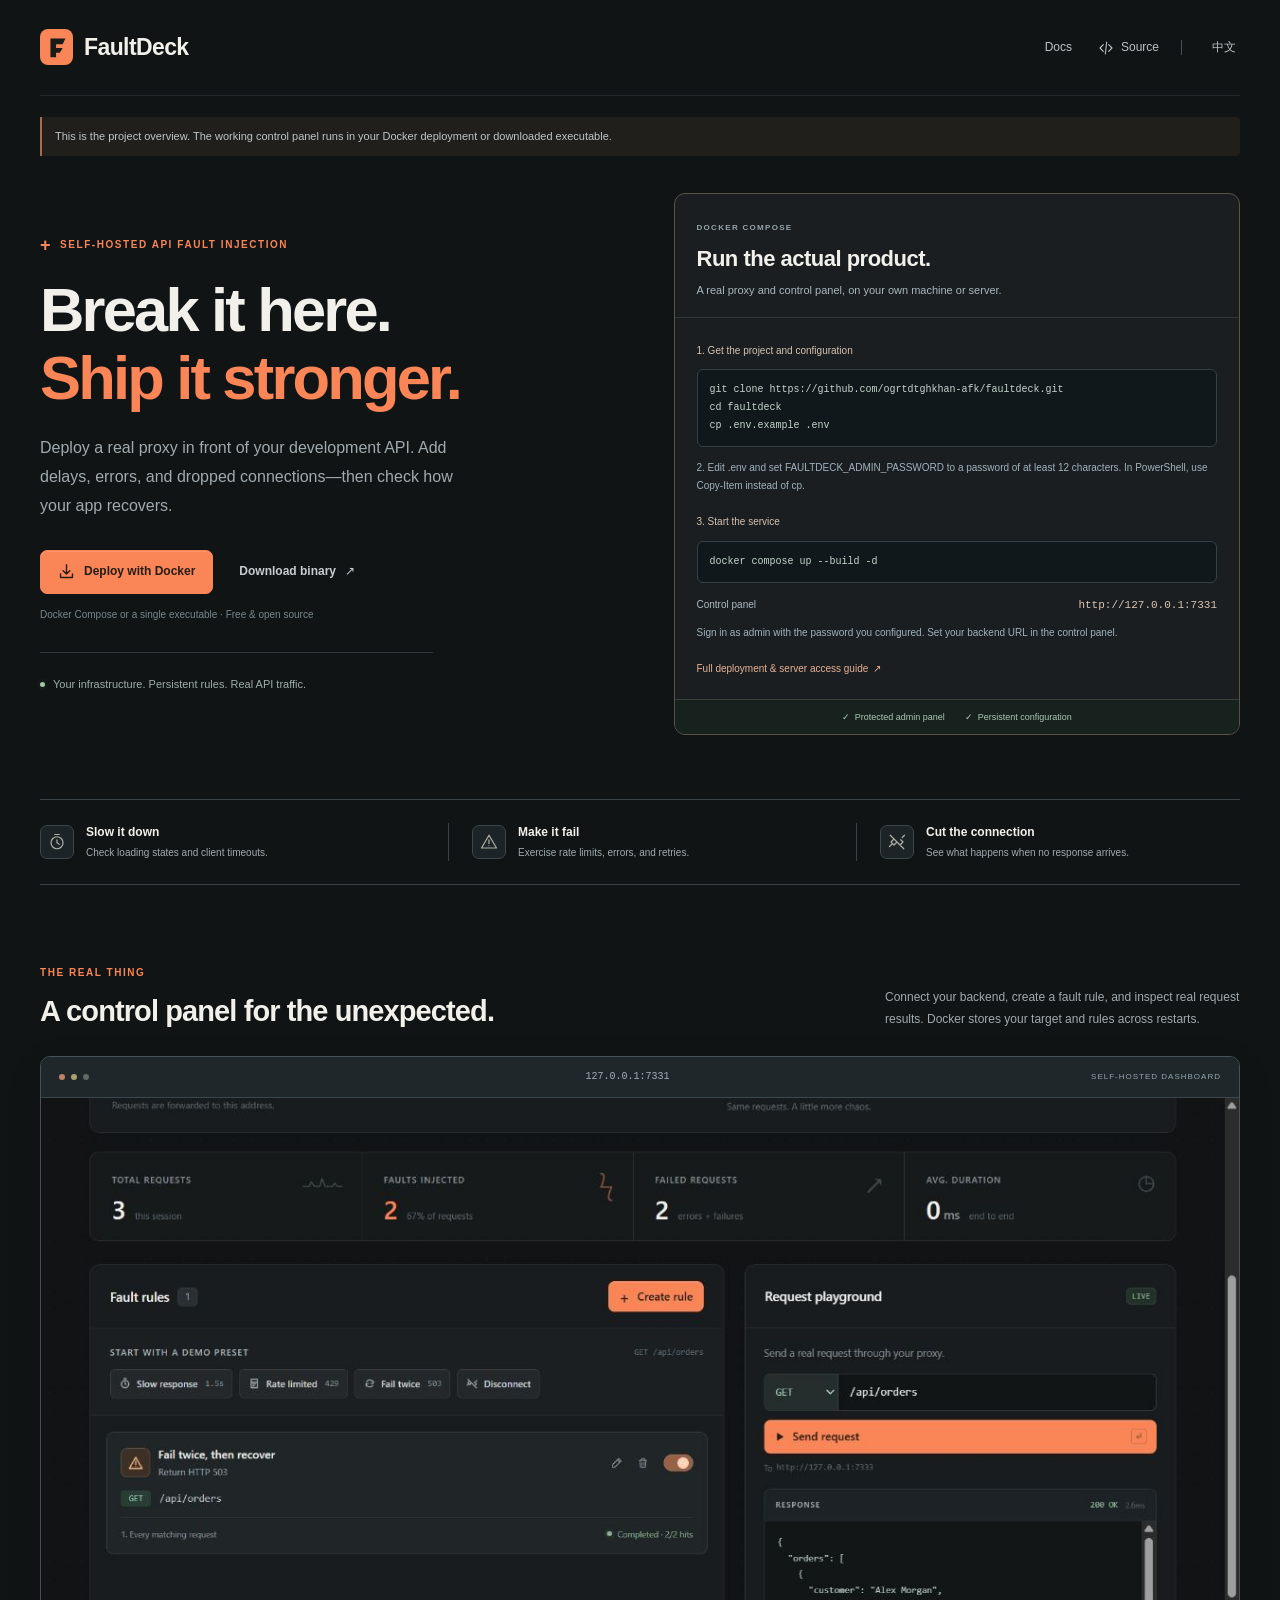
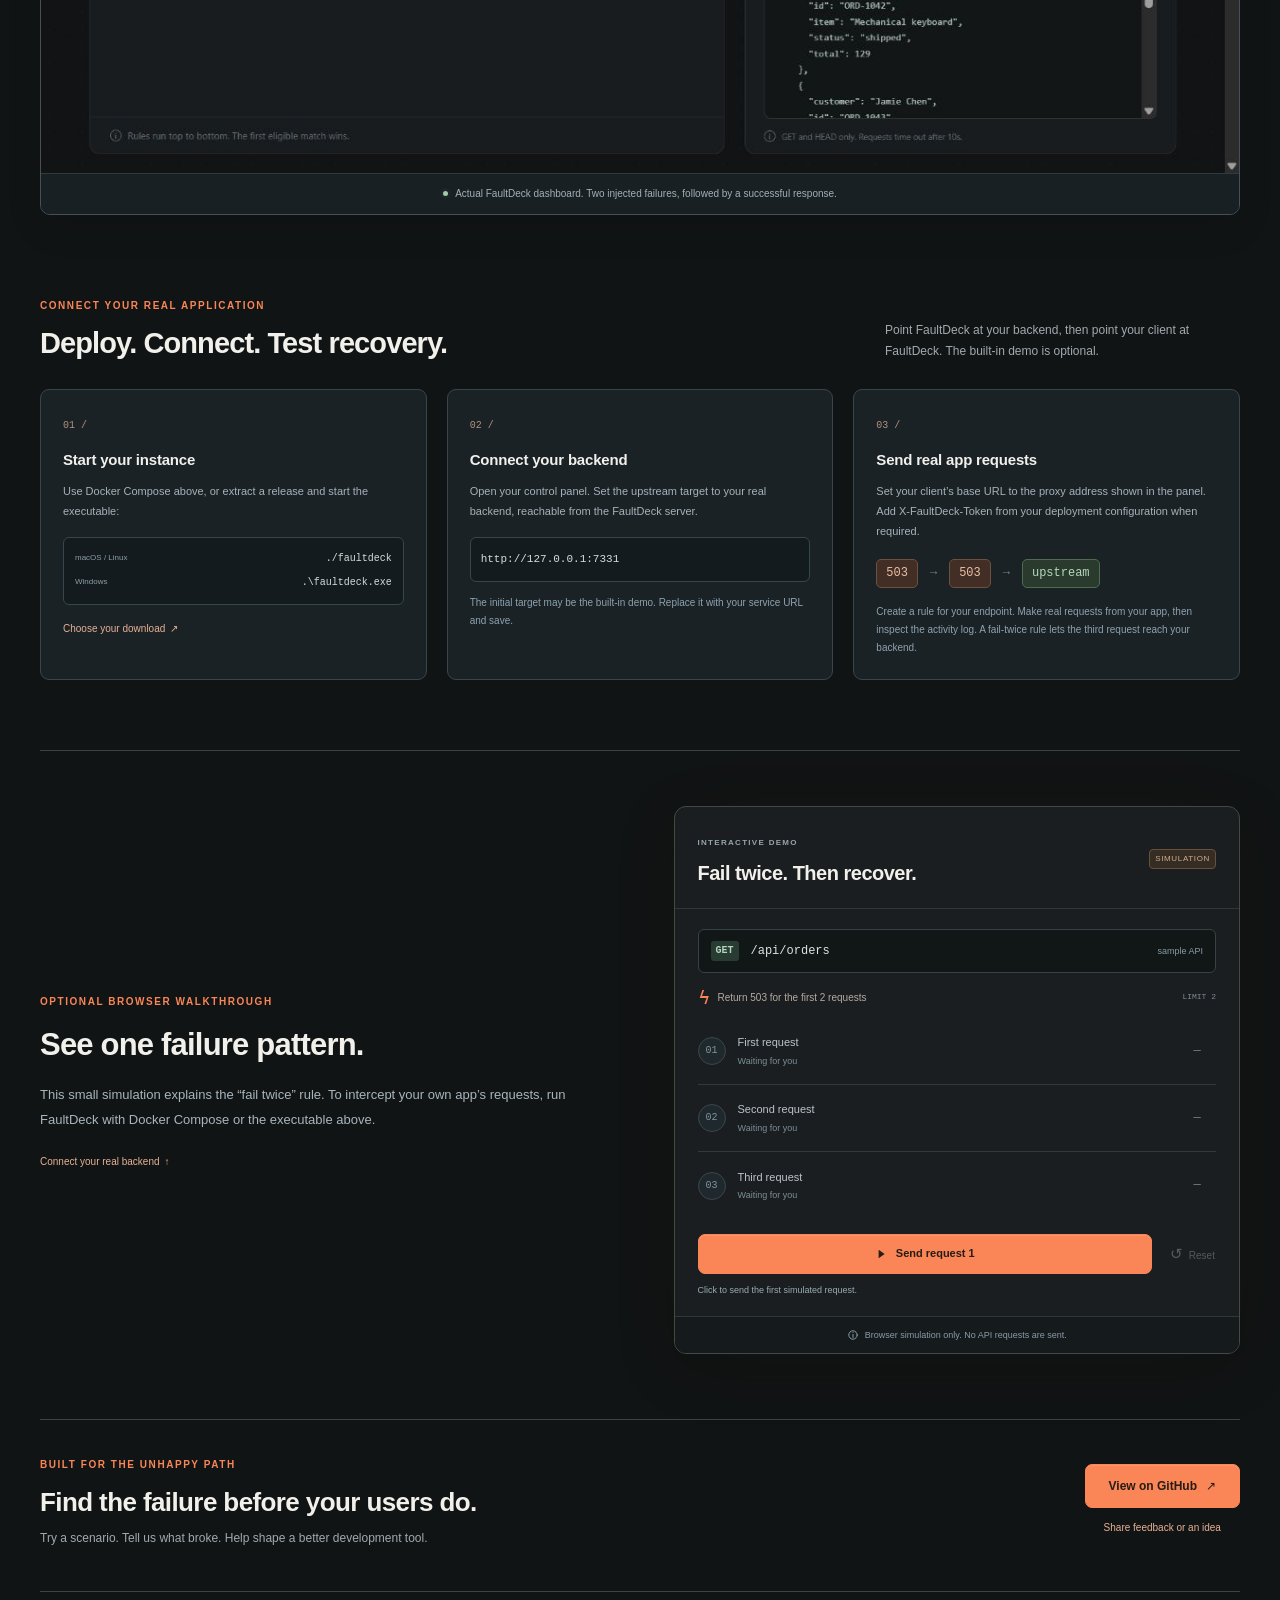
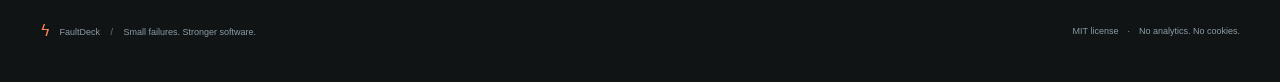
==== commit 87bce2f9: "Ship authenticated Docker deployment with persistent workspaces" ====
--- a/site/index.html
+++ b/site/index.html
@@ -6,7 +6,7 @@
     <meta name="theme-color" content="#111415" />
     <meta
       name="description"
-      content="Break it here. Ship it stronger. FaultDeck is a free, open-source local API proxy for delays, errors, timeouts, and dropped connections. Try the interactive recovery demo."
+      content="Deploy FaultDeck with Docker Compose or a single executable. A self-hosted API fault proxy with a protected control panel, persistent rules, and real backend traffic."
     />
     <meta property="og:type" content="website" />
     <meta
@@ -15,7 +15,7 @@
     />
     <meta
       property="og:description"
-      content="Test what happens when your API fails. A local failure lab with a control panel, repeatable scenarios, and no account required."
+      content="Run a real API failure lab on your machine or server. Deploy with Docker Compose, connect your backend, and test recovery with real requests."
     />
     <meta
       property="og:url"
@@ -81,11 +81,12 @@
       </header>
 
       <main id="main">
+        <p class="site-purpose" data-i18n="sitePurpose">This is the project overview. The working control panel runs in your Docker deployment or downloaded executable.</p>
         <section class="hero" aria-labelledby="hero-title">
           <div class="hero-copy">
             <span class="eyebrow"
               ><span aria-hidden="true">+</span>
-              <span data-i18n="eyebrow">YOUR LOCAL FAILURE LAB</span></span
+              <span data-i18n="eyebrow">SELF-HOSTED API FAULT INJECTION</span></span
             >
             <h1 id="hero-title">
               <span data-i18n="heroLineOne">Break it here.</span><br /><span
@@ -94,42 +95,187 @@
                 >Ship it stronger.</span
               >
             </h1>
-            <p class="hero-description" data-i18n="heroDescription">
-              Slow responses. Failed requests. Dropped connections. Make them
-              happen on purpose—and see how your app recovers.
-            </p>
+            <p class="hero-description" data-i18n="heroDescription">Deploy a real proxy in front of your development API. Add delays, errors, and dropped connections—then check how your app recovers.</p>
             <div class="hero-actions">
               <a
                 class="button button-primary"
-                href="https://github.com/ogrtdtghkhan-afk/faultdeck/releases/latest"
+                href="https://github.com/ogrtdtghkhan-afk/faultdeck#deploy-with-docker"
                 ><svg viewBox="0 0 20 20" aria-hidden="true">
                   <path d="M10 2v11m-4-4 4 4 4-4M3 13v4h14v-4" /></svg
-                ><span data-i18n="download">Download FaultDeck</span></a
-              ><a class="button button-quiet" href="#quick-start"
-                ><span data-i18n="quickStartLink">Get started</span
+                ><span data-i18n="deployCta">Deploy with Docker</span></a
+              ><a class="button button-quiet" href="https://github.com/ogrtdtghkhan-afk/faultdeck/releases/latest"
+                ><span data-i18n="binaryCta">Download binary</span
                 ><span aria-hidden="true">↗</span></a
               >
             </div>
-            <p class="hero-note" data-i18n="heroNote">
-              Free & open source · Windows, macOS & Linux
-            </p>
+            <p class="hero-note" data-i18n="heroNote">Docker Compose or a single executable · Free &amp; open source</p>
             <div class="trust-line">
               <span class="green-dot" aria-hidden="true"></span
               ><span data-i18n="trustLine"
-                >Runs on your machine. No account. No cloud.</span
-              >
-            </div>
-          </div>
-
+                >Your infrastructure. Persistent rules. Real API traffic.</span
+              >
+            </div>
+          </div>
+
+          <section class="deploy-card" aria-labelledby="deploy-title">
+            <div class="deploy-card-heading"><span class="small-label">DOCKER COMPOSE</span><h2 id="deploy-title" data-i18n="deployTitle">Run the actual product.</h2><p data-i18n="deployDescription">A real proxy and control panel, on your own machine or server.</p></div>
+            <div class="deploy-card-content">
+              <span class="deploy-step" data-i18n="deployStepOne">1. Get the project and configuration</span>
+              <pre><code>git clone https://github.com/ogrtdtghkhan-afk/faultdeck.git
+cd faultdeck
+cp .env.example .env</code></pre>
+              <p class="deploy-note" data-i18n="deployPassword">2. Edit .env and set FAULTDECK_ADMIN_PASSWORD to a password of at least 12 characters. In PowerShell, use Copy-Item instead of cp.</p>
+              <span class="deploy-step" data-i18n="deployStepThree">3. Start the service</span>
+              <pre><code>docker compose up --build -d</code></pre>
+              <div class="deploy-endpoint"><span data-i18n="controlPanel">Control panel</span><code>http://127.0.0.1:7331</code></div>
+              <p class="deploy-note" data-i18n="deployLogin">Sign in as admin with the password you configured. Set your backend URL in the control panel.</p>
+              <a class="inline-link" href="https://github.com/ogrtdtghkhan-afk/faultdeck/blob/main/docs/deployment.md" data-deploy-doc><span data-i18n="deploymentGuide">Full deployment &amp; server access guide</span><span aria-hidden="true">↗</span></a>
+            </div>
+            <div class="deployment-capabilities"><span data-i18n="protectedAdmin">Protected admin panel</span><span data-i18n="persistentRules">Persistent configuration</span></div>
+          </section>
+        </section>
+
+        <section class="fault-types" aria-label="Supported failures">
+          <article>
+            <div class="feature-icon" aria-hidden="true">
+              <svg viewBox="0 0 24 24">
+                <circle cx="12" cy="13" r="8" />
+                <path d="M12 9v4l3 2M9 2h6" />
+              </svg>
+            </div>
+            <div>
+              <h2 data-i18n="latencyTitle">Slow it down</h2>
+              <p data-i18n="latencyDescription">Check loading states and client timeouts.</p>
+            </div>
+            <span class="feature-code">+1500ms</span>
+          </article>
+          <article>
+            <div class="feature-icon" aria-hidden="true">
+              <svg viewBox="0 0 24 24">
+                <path d="m12 3 10 17H2L12 3zM12 9v5m0 3h.01" />
+              </svg>
+            </div>
+            <div>
+              <h2 data-i18n="errorTitle">Make it fail</h2>
+              <p data-i18n="errorDescription">Exercise rate limits, errors, and retries.</p>
+            </div>
+            <span class="feature-code">429 / 503</span>
+          </article>
+          <article>
+            <div class="feature-icon" aria-hidden="true">
+              <svg viewBox="0 0 24 24">
+                <path
+                  d="m3 3 18 18M8 8l-4 4 4 4 4-4m1 1 3 3 4-4-3-3M5 15l-3 3m17-12 3-3"
+                />
+              </svg>
+            </div>
+            <div>
+              <h2 data-i18n="disconnectTitle">Cut the connection</h2>
+              <p data-i18n="disconnectDescription">See what happens when no response arrives.</p>
+            </div>
+            <span class="feature-code">×</span>
+          </article>
+        </section>
+
+        <section class="dashboard-section" aria-labelledby="dashboard-title">
+          <div class="section-intro">
+            <div>
+              <span class="eyebrow" data-i18n="dashboardEyebrow"
+                >THE REAL THING</span
+              >
+              <h2 id="dashboard-title" data-i18n="dashboardTitle">A control panel for the unexpected.</h2>
+            </div>
+            <p data-i18n="dashboardDescription">Connect your backend, create a fault rule, and inspect real request results. Docker stores your target and rules across restarts.</p>
+          </div>
+          <figure class="dashboard-figure">
+            <div class="window-bar">
+              <span class="window-dots" aria-hidden="true"
+                ><i></i><i></i><i></i></span
+              ><code>127.0.0.1:7331</code
+              ><span class="window-badge" data-i18n="localDashboard"
+                >SELF-HOSTED DASHBOARD</span
+              >
+            </div>
+            <img
+              src="./assets/fail-twice.png"
+              width="1265"
+              height="712"
+              alt="FaultDeck dashboard after two injected 503 failures. The rule has reached its limit and the next request returns 200."
+              loading="lazy"
+              decoding="async"
+              id="dashboard-image"
+            />
+            <figcaption>
+              <span class="green-dot" aria-hidden="true"></span
+              ><span data-i18n="screenshotCaption"
+                >Actual FaultDeck dashboard. Two injected failures, followed by a successful response.</span
+              >
+            </figcaption>
+          </figure>
+        </section>
+
+        <section
+          class="quick-start"
+          id="quick-start"
+          aria-labelledby="quick-start-title"
+        >
+          <div class="section-intro">
+            <div>
+              <span class="eyebrow" data-i18n="quickStartEyebrow"
+                >CONNECT YOUR REAL APPLICATION</span
+              >
+              <h2 id="quick-start-title" data-i18n="quickStartTitle">Deploy. Connect. Test recovery.</h2>
+            </div>
+            <p data-i18n="quickStartDescription">Point FaultDeck at your backend, then point your client at FaultDeck. The built-in demo is optional.</p>
+          </div>
+          <div class="steps-grid">
+            <article class="step">
+              <span class="step-number">01 /</span>
+              <h3 data-i18n="stepOneTitle">Start your instance</h3>
+              <p data-i18n="stepOneDescription">Use Docker Compose above, or extract a release and start the executable:</p>
+              <div class="commands">
+                <div><span>macOS / Linux</span><code>./faultdeck</code></div>
+                <div><span>Windows</span><code>.\faultdeck.exe</code></div>
+              </div>
+              <a
+                href="https://github.com/ogrtdtghkhan-afk/faultdeck/releases/latest"
+                class="inline-link"
+                ><span data-i18n="chooseDownload">Choose your download</span>
+                <span aria-hidden="true">↗</span></a
+              >
+            </article>
+            <article class="step">
+              <span class="step-number">02 /</span>
+              <h3 data-i18n="stepTwoTitle">Connect your backend</h3>
+              <p data-i18n="stepTwoDescription">Open your control panel. Set the upstream target to your real backend, reachable from the FaultDeck server.</p>
+              <code class="address-code">http://127.0.0.1:7331</code>
+              <p class="step-aside" data-i18n="stepTwoAside">The initial target may be the built-in demo. Replace it with your service URL and save.</p>
+            </article>
+            <article class="step">
+              <span class="step-number">03 /</span>
+              <h3 data-i18n="stepThreeTitle">Send real app requests</h3>
+              <p data-i18n="stepThreeDescription">Set your client’s base URL to the proxy address shown in the panel. Add X-FaultDeck-Token from your deployment configuration when required.</p>
+              <div
+                class="result-sequence"
+                aria-label="Fail-twice rule: 503, 503, then the upstream response"
+              >
+                <span>503</span><i aria-hidden="true">→</i><span>503</span
+                ><i aria-hidden="true">→</i><span class="success" data-i18n="upstreamResponse">upstream</span>
+              </div>
+              <p class="step-aside" data-i18n="stepThreeAside">Create a rule for your endpoint. Make real requests from your app, then inspect the activity log. A fail-twice rule lets the third request reach your backend.</p>
+            </article>
+          </div>
+        </section>
+
+        <section class="simulation-section" aria-labelledby="simulation-section-title">
+          <div class="simulation-explanation"><span class="eyebrow" data-i18n="simulationEyebrow">OPTIONAL BROWSER WALKTHROUGH</span><h2 id="simulation-section-title" data-i18n="simulationTitle">See one failure pattern.</h2><p data-i18n="simulationIntro">This small simulation explains the “fail twice” rule. To intercept your own app’s requests, run FaultDeck with Docker Compose or the executable above.</p><a class="inline-link" href="#quick-start"><span data-i18n="backToSetup">Connect your real backend</span><span aria-hidden="true">↑</span></a></div>
           <section class="demo-card" aria-labelledby="demo-title">
             <div class="demo-heading">
               <div>
                 <span class="small-label" data-i18n="interactiveDemo"
                   >INTERACTIVE DEMO</span
                 >
-                <h2 id="demo-title" data-i18n="demoTitle">
-                  Fail twice. Then recover.
-                </h2>
+                <h2 id="demo-title" data-i18n="demoTitle">Fail twice. Then recover.</h2>
               </div>
               <span class="simulation-label" data-i18n="simulation"
                 >SIMULATION</span
@@ -222,182 +368,13 @@
           </section>
         </section>
 
-        <section class="fault-types" aria-label="Supported failures">
-          <article>
-            <div class="feature-icon" aria-hidden="true">
-              <svg viewBox="0 0 24 24">
-                <circle cx="12" cy="13" r="8" />
-                <path d="M12 9v4l3 2M9 2h6" />
-              </svg>
-            </div>
-            <div>
-              <h2 data-i18n="latencyTitle">Slow it down</h2>
-              <p data-i18n="latencyDescription">
-                Check loading states and client timeouts.
-              </p>
-            </div>
-            <span class="feature-code">+1500ms</span>
-          </article>
-          <article>
-            <div class="feature-icon" aria-hidden="true">
-              <svg viewBox="0 0 24 24">
-                <path d="m12 3 10 17H2L12 3zM12 9v5m0 3h.01" />
-              </svg>
-            </div>
-            <div>
-              <h2 data-i18n="errorTitle">Make it fail</h2>
-              <p data-i18n="errorDescription">
-                Exercise rate limits, errors, and retries.
-              </p>
-            </div>
-            <span class="feature-code">429 / 503</span>
-          </article>
-          <article>
-            <div class="feature-icon" aria-hidden="true">
-              <svg viewBox="0 0 24 24">
-                <path
-                  d="m3 3 18 18M8 8l-4 4 4 4 4-4m1 1 3 3 4-4-3-3M5 15l-3 3m17-12 3-3"
-                />
-              </svg>
-            </div>
-            <div>
-              <h2 data-i18n="disconnectTitle">Cut the connection</h2>
-              <p data-i18n="disconnectDescription">
-                See what happens when no response arrives.
-              </p>
-            </div>
-            <span class="feature-code">×</span>
-          </article>
-        </section>
-
-        <section class="dashboard-section" aria-labelledby="dashboard-title">
-          <div class="section-intro">
-            <div>
-              <span class="eyebrow" data-i18n="dashboardEyebrow"
-                >THE REAL THING</span
-              >
-              <h2 id="dashboard-title" data-i18n="dashboardTitle">
-                A control panel for the unexpected.
-              </h2>
-            </div>
-            <p data-i18n="dashboardDescription">
-              Choose a fault, send a request, and see exactly which rule fired.
-              Save the scenario to run it again.
-            </p>
-          </div>
-          <figure class="dashboard-figure">
-            <div class="window-bar">
-              <span class="window-dots" aria-hidden="true"
-                ><i></i><i></i><i></i></span
-              ><code>127.0.0.1:7331</code
-              ><span class="window-badge" data-i18n="localDashboard"
-                >LOCAL DASHBOARD</span
-              >
-            </div>
-            <img
-              src="./assets/fail-twice.png"
-              width="1265"
-              height="712"
-              alt="FaultDeck dashboard after two injected 503 failures. The rule has reached its limit and the next request returns 200."
-              loading="lazy"
-              decoding="async"
-              id="dashboard-image"
-            />
-            <figcaption>
-              <span class="green-dot" aria-hidden="true"></span
-              ><span data-i18n="screenshotCaption"
-                >Actual FaultDeck dashboard. Two injected failures, followed by
-                a successful response.</span
-              >
-            </figcaption>
-          </figure>
-        </section>
-
-        <section
-          class="quick-start"
-          id="quick-start"
-          aria-labelledby="quick-start-title"
-        >
-          <div class="section-intro">
-            <div>
-              <span class="eyebrow" data-i18n="quickStartEyebrow"
-                >YOUR FIRST FAILURE, IN MINUTES</span
-              >
-              <h2 id="quick-start-title" data-i18n="quickStartTitle">
-                Bring your app. Or try ours.
-              </h2>
-            </div>
-            <p data-i18n="quickStartDescription">
-              A demo API is included. Start testing without an API key, a
-              dataset, or your own backend.
-            </p>
-          </div>
-          <div class="steps-grid">
-            <article class="step">
-              <span class="step-number">01 /</span>
-              <h3 data-i18n="stepOneTitle">Download & start</h3>
-              <p data-i18n="stepOneDescription">
-                Extract the release for your system. Open a terminal in that
-                folder and run:
-              </p>
-              <div class="commands">
-                <div><span>macOS / Linux</span><code>./faultdeck</code></div>
-                <div><span>Windows</span><code>.\faultdeck.exe</code></div>
-              </div>
-              <a
-                href="https://github.com/ogrtdtghkhan-afk/faultdeck/releases/latest"
-                class="inline-link"
-                ><span data-i18n="chooseDownload">Choose your download</span>
-                <span aria-hidden="true">↗</span></a
-              >
-            </article>
-            <article class="step">
-              <span class="step-number">02 /</span>
-              <h3 data-i18n="stepTwoTitle">Open the control panel</h3>
-              <p data-i18n="stepTwoDescription">
-                Visit this local address in your browser. The built-in demo is
-                already connected.
-              </p>
-              <code class="address-code">http://127.0.0.1:7331</code>
-              <p class="step-aside" data-i18n="stepTwoAside">
-                Ready for your app? Set your backend as the target and use port
-                7332 as your app’s API address.
-              </p>
-            </article>
-            <article class="step">
-              <span class="step-number">03 /</span>
-              <h3 data-i18n="stepThreeTitle">Fail twice. Check recovery.</h3>
-              <p data-i18n="stepThreeDescription">
-                Choose the “Fail twice” preset. Send three requests to
-                /api/orders in the playground.
-              </p>
-              <div
-                class="result-sequence"
-                aria-label="Expected demo statuses: 503, 503, 200"
-              >
-                <span>503</span><i aria-hidden="true">→</i><span>503</span
-                ><i aria-hidden="true">→</i><span class="success">200</span>
-              </div>
-              <p class="step-aside" data-i18n="stepThreeAside">
-                Now those are real requests. Check the activity log to see what
-                happened.
-              </p>
-            </article>
-          </div>
-        </section>
-
         <section class="closing-section" aria-labelledby="closing-title">
           <div>
             <span class="eyebrow" data-i18n="closingEyebrow"
               >BUILT FOR THE UNHAPPY PATH</span
             >
-            <h2 id="closing-title" data-i18n="closingTitle">
-              Find the failure before your users do.
-            </h2>
-            <p data-i18n="closingDescription">
-              Try a scenario. Tell us what broke. Help shape a better
-              development tool.
-            </p>
+            <h2 id="closing-title" data-i18n="closingTitle">Find the failure before your users do.</h2>
+            <p data-i18n="closingDescription">Try a scenario. Tell us what broke. Help shape a better development tool.</p>
           </div>
           <div class="closing-actions">
             <a
--- a/site/styles.css
+++ b/site/styles.css
@@ -1272,6 +1272,55 @@
     font-size: 41px;
   }
 }
+.site-purpose {
+  margin-top: 21px;
+  padding: 10px 13px;
+  border-left: 2px solid #a76c4e;
+  color: #bdc6c8;
+  background: #211f1b;
+  border-radius: 0 4px 4px 0;
+  font-size: 11px;
+  line-height: 1.7;
+}
+.hero { padding-top: 37px; }
+.deploy-card {
+  min-width: 0;
+  border: 1px solid #565448;
+  background: var(--panel);
+  border-radius: 11px;
+  overflow: hidden;
+}
+.deploy-card-heading { padding: 20px 22px 17px; border-bottom: 1px solid var(--line); }
+.deploy-card-heading h2 { font-size: 22px; font-weight: 600; margin: 5px 0; letter-spacing: -.5px; }
+.deploy-card-heading p { color: #aab7bf; font-size: 11px; line-height: 1.7; }
+.deploy-card-content { padding: 20px 22px; }
+.deploy-step { color: #d5c3b3; font-size: 10px; }
+.deploy-card pre { margin: 9px 0 12px; padding: 11px 12px; white-space: pre-wrap; overflow-wrap: anywhere; border: 1px solid #354148; border-radius: 6px; background: #11181c; color: #c4d6cc; line-height: 1.8; font-size: 10px; }
+.deploy-note { color: #a0b2bd; font-size: 10px; line-height: 1.8; margin: 10px 0 14px; }
+.deploy-endpoint { display: flex; justify-content: space-between; gap: 12px; padding-top: 2px; font-size: 10px; color: #aebbc3; }
+.deploy-endpoint code { color: #d9c4b2; font-size: 11px; }
+.deployment-capabilities { display: flex; justify-content: center; gap: 20px; background: #17211d; border-top: 1px solid #354139; padding: 10px 14px; font-size: 9px; color: #aac8b2; }
+.deployment-capabilities span::before { content: "✓"; margin-right: 5px; }
+.simulation-section { padding: 55px 0 65px; display: grid; grid-template-columns: 1fr 1fr; gap: 67px; align-items: center; border-top: 1px solid #384247; }
+.simulation-explanation h2 { font-size: 31px; font-weight: 550; line-height: 1.35; letter-spacing: -.8px; margin: 13px 0 17px; }
+.simulation-explanation p { font-size: 13px; line-height: 1.9; color: #a8b5bd; margin-bottom: 17px; }
+@media (max-width: 800px) {
+  .deploy-card { width: min(500px, 100%); margin: auto; text-align: left; }
+  .simulation-section { grid-template-columns: 1fr; gap: 25px; padding: 38px 0 45px; }
+  .simulation-explanation h2 { font-size: 27px; margin: 9px 0 12px; }
+  .simulation-explanation p { font-size: 12px; }
+}
+@media (max-width: 440px) {
+  .site-purpose { font-size: 10px; margin-top: 17px; }
+  .hero { padding-top: 26px; }
+  .deploy-card-heading, .deploy-card-content { padding: 17px; }
+  .deploy-card-heading h2 { font-size: 20px; }
+  .deploy-card-heading p, .deploy-note { font-size: 10px; }
+  .deploy-card pre { padding: 10px; font-size: 9px; }
+  .deploy-endpoint { gap: 8px; flex-wrap: wrap; }
+  .deployment-capabilities { gap: 12px; font-size: 8px; }
+  .simulation-explanation h2 { font-size: 24px; }
+}
 @media (prefers-reduced-motion: reduce) {
   html {
     scroll-behavior: auto;
